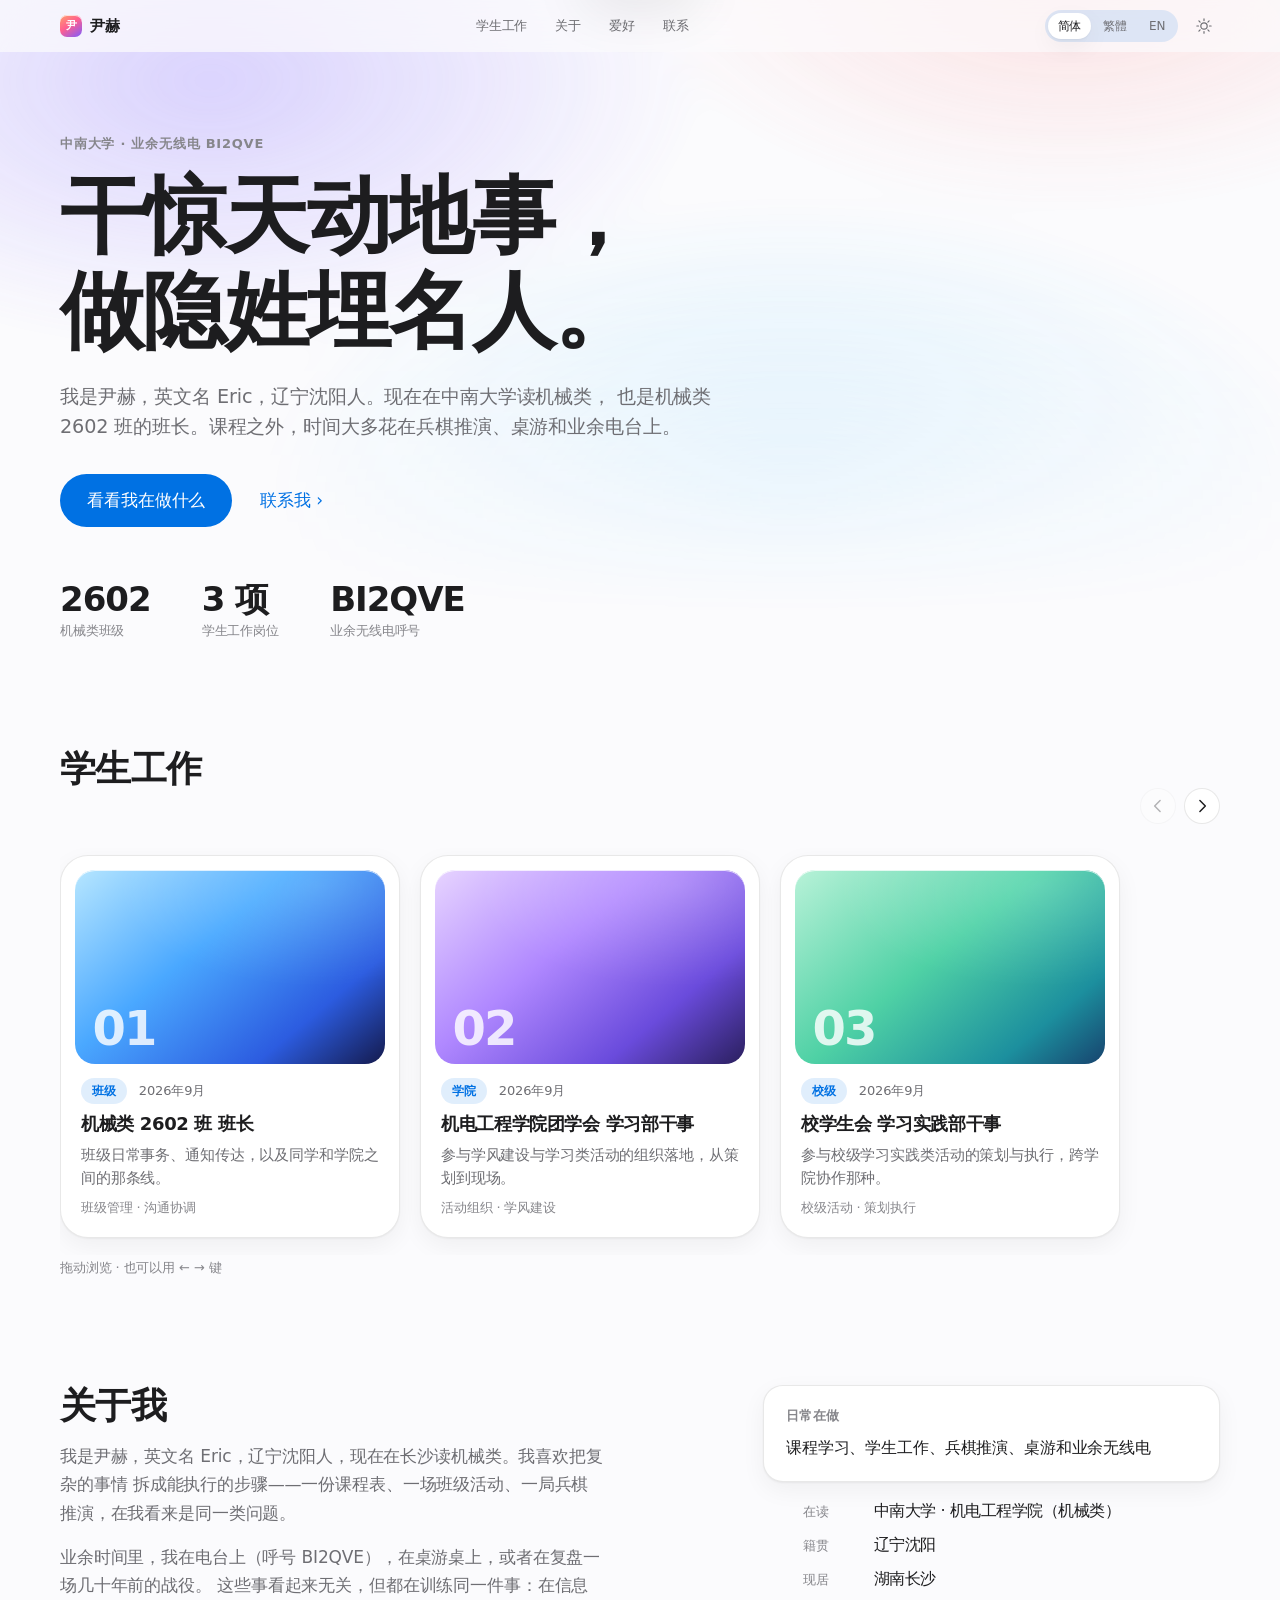
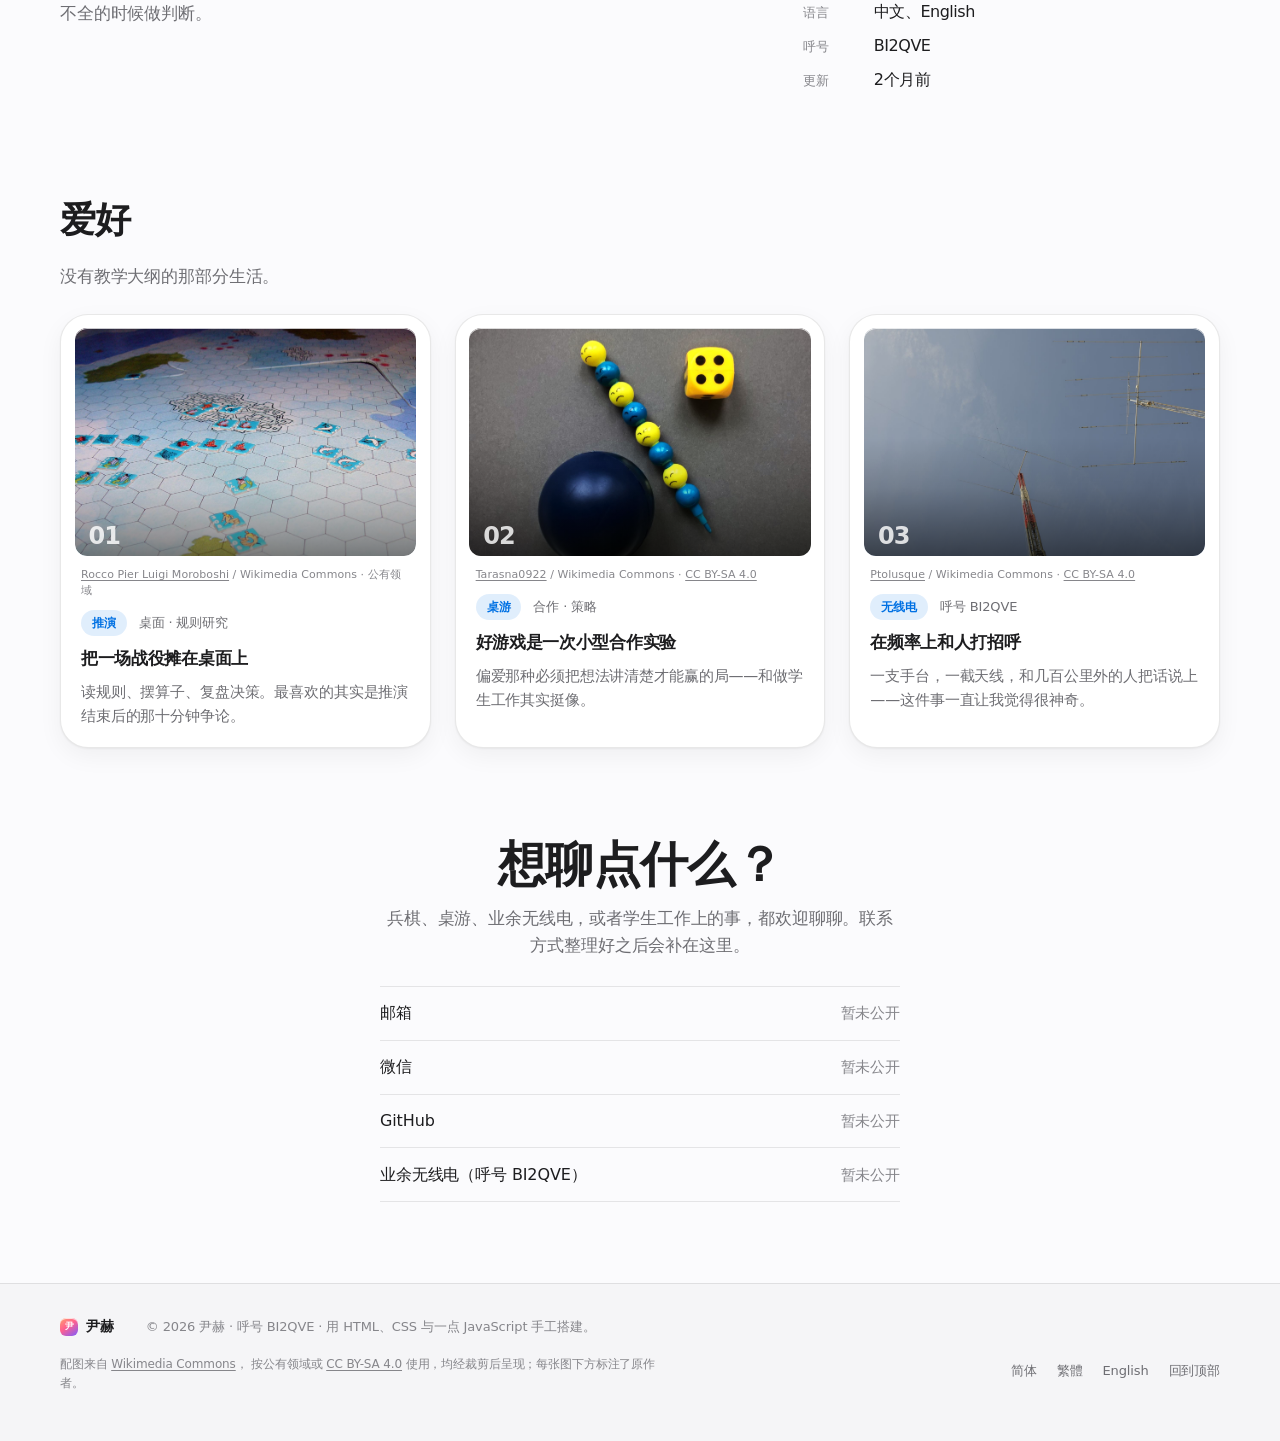
==== index.html @ 5bc8073a "建立个人主页：三语静态站点与 Pages 部署流程 简体 / 繁體（香港）/ English 三个页面，共用一份样式与脚本。  日期、区间、数字、复数、列表全部走 Intl，跟着页面语言自动切换；中文" ====
<!doctype html>
<html lang="zh-CN" dir="ltr">
<head>
<meta charset="utf-8">
<meta name="viewport" content="width=device-width, initial-scale=1, viewport-fit=cover">
<title>尹赫 Eric — 中南大学 · 业余无线电 BI2QVE</title>
<meta name="description" content="尹赫（Eric），辽宁沈阳人，中南大学机电工程学院机械类专业在读，机械类 2602 班班长，业余无线电呼号 BI2QVE。喜欢兵棋推演与桌游。">

<link rel="canonical" href="https://federation132.github.io/">
<link rel="alternate" hreflang="zh-CN" href="https://federation132.github.io/">
<link rel="alternate" hreflang="zh-HK" href="https://federation132.github.io/zh-HK/">
<link rel="alternate" hreflang="en" href="https://federation132.github.io/en/">
<link rel="alternate" hreflang="x-default" href="https://federation132.github.io/">

<meta property="og:type" content="profile">
<meta property="og:locale" content="zh_CN">
<meta property="og:locale:alternate" content="en_US">
<meta property="og:title" content="尹赫 Eric — 中南大学 · BI2QVE">
<meta property="og:description" content="辽宁沈阳人，机械类专业在读，班长，业余无线电 BI2QVE。喜欢兵棋推演与桌游。">
<meta property="og:url" content="https://federation132.github.io/">

<meta name="theme-color" content="#fbfbfd" media="(prefers-color-scheme: light)">
<meta name="theme-color" content="#000000" media="(prefers-color-scheme: dark)">

<link rel="stylesheet" href="assets/styles.css">
<noscript><style>[data-reveal]{opacity:1;transform:none}</style></noscript>

<script type="application/ld+json">
{"@context":"https://schema.org","@type":"Person","name":"尹赫","alternateName":"Eric","identifier":"BI2QVE",
"jobTitle":"本科生","url":"https://federation132.github.io/",
"affiliation":{"@type":"CollegeOrUniversity","name":"中南大学"},
"birthPlace":{"@type":"Place","address":{"@type":"PostalAddress","addressLocality":"沈阳","addressRegion":"辽宁"}},
"address":{"@type":"PostalAddress","addressLocality":"长沙","addressRegion":"湖南"},
"knowsLanguage":["zh-CN","en"]}
</script>

<script>
  // Theme is resolved before first paint, so there is never a flash of the wrong surface.
  (function () {
    try {
      var saved = localStorage.getItem('site-theme');
      if (saved === 'light' || saved === 'dark') document.documentElement.dataset.theme = saved;
    } catch (e) {}
  })();
</script>
</head>
<body>

<a class="skip-link" href="#main">跳到主要内容</a>

<div class="progress" aria-hidden="true"><i class="progress__bar" id="progressBar"></i></div>

<header class="nav" id="nav">
  <div class="nav__inner">
    <a class="nav__brand" href="/" hreflang="zh-CN">
      <span class="nav__mark" aria-hidden="true">尹</span>
      <span class="nav__name">尹赫</span>
    </a>

    <nav class="nav__links" aria-label="主导航">
      <a href="#roles">学生工作</a>
      <a href="#about">关于</a>
      <a href="#interests">爱好</a>
      <a href="#contact">联系</a>
    </nav>

    <div class="nav__actions">
      <div class="lang-switch" role="group" aria-label="语言">
        <a class="lang-switch__opt is-active" href="/" hreflang="zh-CN" lang="zh-CN" aria-current="true">简体</a>
        <a class="lang-switch__opt" href="/zh-HK/" hreflang="zh-HK" lang="zh-HK">繁體</a>
        <a class="lang-switch__opt" href="/en/" hreflang="en" lang="en">EN</a>
      </div>

      <button class="icon-btn" id="themeToggle" type="button"
              aria-label="切换到深色模式"
              data-label-to-light="切换到浅色模式"
              data-label-to-dark="切换到深色模式">
        <svg class="icon icon--sun" viewBox="0 0 24 24" aria-hidden="true">
          <circle cx="12" cy="12" r="4.25"/>
          <path d="M12 2.5v2.2M12 19.3v2.2M2.5 12h2.2M19.3 12h2.2M5.2 5.2l1.6 1.6M17.2 17.2l1.6 1.6M18.8 5.2l-1.6 1.6M6.8 17.2l-1.6 1.6"/>
        </svg>
        <svg class="icon icon--moon" viewBox="0 0 24 24" aria-hidden="true">
          <path d="M20 14.4A8.4 8.4 0 1 1 9.6 4a6.6 6.6 0 0 0 10.4 10.4Z"/>
        </svg>
      </button>
    </div>
  </div>
</header>

<main id="main">

  <!-- ── Hero ───────────────────────────────────────────────── -->
  <section class="hero">
    <div class="hero__glow" aria-hidden="true"></div>
    <div class="container hero__inner" id="heroInner">
      <p class="eyebrow">中南大学 · 业余无线电 BI2QVE</p>
      <h1 class="display">干惊天动地事，<br>做隐姓埋名人。</h1>
      <p class="hero__sub">
        我是尹赫，英文名 <span lang="en">Eric</span>，辽宁沈阳人。现在在中南大学读机械类，
        也是机械类 2602 班的班长。课程之外，时间大多花在兵棋推演、桌游和业余电台上。
      </p>
      <div class="hero__actions">
        <a class="btn btn--lg" href="#roles">看看我在做什么</a>
        <a class="link link--lg" href="#contact">联系我 <span class="chev" aria-hidden="true">›</span></a>
      </div>

      <!-- 2602 和 BI2QVE 是编号与呼号，不是数量，所以不做数字本地化 -->
      <dl class="facts">
        <div class="fact">
          <dt class="fact__label">机械类班级</dt>
          <dd class="fact__value">2602</dd>
        </div>
        <div class="fact">
          <dt class="fact__label">学生工作岗位</dt>
          <dd class="fact__value"><span data-l10n-number="3">3</span> 项</dd>
        </div>
        <div class="fact">
          <dt class="fact__label">业余无线电呼号</dt>
          <dd class="fact__value">BI2QVE</dd>
        </div>
      </dl>
    </div>
  </section>

  <!-- ── Student roles ──────────────────────────────────────── -->
  <section class="section" id="roles" aria-labelledby="rolesTitle">
    <div class="container section__head">
      <div>
        <h2 class="section__title" id="rolesTitle" data-reveal>学生工作</h2>
        <p class="section__sub" data-reveal>班级、学院、学校三个层面，各一份。</p>
      </div>
      <div class="rail" role="group" aria-label="学生工作轮播控件">
        <button class="rail__btn" type="button" data-rail="prev" aria-label="上一个">
          <svg viewBox="0 0 24 24" aria-hidden="true"><path d="M14.5 5.5 8 12l6.5 6.5"/></svg>
        </button>
        <button class="rail__btn" type="button" data-rail="next" aria-label="下一个">
          <svg viewBox="0 0 24 24" aria-hidden="true"><path d="M9.5 5.5 16 12l-6.5 6.5"/></svg>
        </button>
      </div>
    </div>

    <div class="carousel container" id="carousel"
         role="group" aria-roledescription="轮播" aria-label="学生工作，可拖动浏览">
      <div class="carousel__viewport">
        <ul class="carousel__track" tabindex="0">
          <li class="work">
            <a class="work__link" href="#">
              <span class="cover cover--ocean"><span class="cover__num" aria-hidden="true">01</span></span>
              <span class="work__body">
                <span class="meta">
                  <span class="pill">班级</span>
                  <time datetime="2026-09" data-l10n-date="2026-09" data-l10n-date-format="ym">2026 年 9 月</time>
                </span>
                <span class="work__title">机械类 2602 班 班长</span>
                <span class="work__excerpt">班级日常事务、通知传达，以及同学和学院之间的那条线。</span>
                <span class="work__tags">班级管理 · 沟通协调</span>
              </span>
            </a>
          </li>
          <li class="work">
            <a class="work__link" href="#">
              <span class="cover cover--lilac"><span class="cover__num" aria-hidden="true">02</span></span>
              <span class="work__body">
                <span class="meta">
                  <span class="pill">学院</span>
                  <time datetime="2026-09" data-l10n-date="2026-09" data-l10n-date-format="ym">2026 年 9 月</time>
                </span>
                <span class="work__title">机电工程学院团学会 学习部干事</span>
                <span class="work__excerpt">参与学风建设与学习类活动的组织落地，从策划到现场。</span>
                <span class="work__tags">活动组织 · 学风建设</span>
              </span>
            </a>
          </li>
          <li class="work">
            <a class="work__link" href="#">
              <span class="cover cover--mint"><span class="cover__num" aria-hidden="true">03</span></span>
              <span class="work__body">
                <span class="meta">
                  <span class="pill">校级</span>
                  <time datetime="2026-09" data-l10n-date="2026-09" data-l10n-date-format="ym">2026 年 9 月</time>
                </span>
                <span class="work__title">校学生会 学习实践部干事</span>
                <span class="work__excerpt">参与校级学习实践类活动的策划与执行，跨学院协作那种。</span>
                <span class="work__tags">校级活动 · 策划执行</span>
              </span>
            </a>
          </li>
        </ul>
      </div>
      <p class="carousel__hint">拖动浏览 · 也可以用 ← → 键</p>
    </div>
  </section>

  <!-- ── About ──────────────────────────────────────────────── -->
  <section class="section" id="about" aria-labelledby="aboutTitle">
    <div class="container about">
      <div class="about__col">
        <h2 class="section__title" id="aboutTitle" data-reveal>关于我</h2>
        <p class="about__text" data-reveal>
          我是尹赫，英文名 <span lang="en">Eric</span>，辽宁沈阳人，现在在长沙读机械类。我喜欢把复杂的事情
          拆成能执行的步骤——一份课程表、一场班级活动、一局兵棋推演，在我看来是同一类问题。
        </p>
        <p class="about__text" data-reveal>
          业余时间里，我在电台上（呼号 BI2QVE），在桌游桌上，或者在复盘一场几十年前的战役。
          这些事看起来无关，但都在训练同一件事：在信息不全的时候做判断。
        </p>
      </div>

      <div class="about__col about__col--aside">
        <div class="panel" data-reveal>
          <h3 class="panel__title">日常在做</h3>
          <p class="skills" data-l10n-list="课程学习|学生工作|兵棋推演|桌游|业余无线电">课程学习、学生工作、兵棋推演、桌游、业余无线电</p>
        </div>

        <ul class="facts facts--stack">
          <li class="fact">
            <span class="fact__label">在读</span>
            <span class="fact__value">中南大学 · 机电工程学院（机械类）</span>
          </li>
          <li class="fact">
            <span class="fact__label">籍贯</span>
            <span class="fact__value">辽宁沈阳</span>
          </li>
          <li class="fact">
            <span class="fact__label">现居</span>
            <span class="fact__value">湖南长沙</span>
          </li>
          <li class="fact">
            <span class="fact__label">语言</span>
            <span class="fact__value">中文、<span lang="en">English</span></span>
          </li>
          <li class="fact">
            <span class="fact__label">呼号</span>
            <span class="fact__value">BI2QVE</span>
          </li>
          <li class="fact">
            <span class="fact__label">更新</span>
            <span class="fact__value"><span data-l10n-relative="2026-09-24">今天</span></span>
          </li>
        </ul>
      </div>
    </div>
  </section>

  <!-- ── Interests ──────────────────────────────────────────── -->
  <section class="section" id="interests" aria-labelledby="interestsTitle">
    <div class="container">
      <h2 class="section__title" id="interestsTitle" data-reveal>爱好</h2>
      <p class="section__sub" data-reveal>没有教学大纲的那部分生活。</p>

      <ul class="grid grid--spaced">
        <li class="card" data-reveal>
          <div class="card__box">
            <span class="cover cover--sm cover--photo">
              <img class="cover__img" src="assets/img/interest-wargame.jpg" width="1600" height="1067"
                   loading="lazy" decoding="async" alt="桌面上的兵棋地图：六角格与算子">
              <span class="cover__num" aria-hidden="true">01</span>
            </span>
            <p class="card__credit">
              <a href="https://commons.wikimedia.org/wiki/File:Idro_wargame_mapboard_detail.JPG" rel="noopener">Rocco Pier Luigi Moroboshi</a>
              / Wikimedia Commons · 公有领域
            </p>
            <span class="meta"><span class="pill">推演</span><span>桌面 · 规则研究</span></span>
            <h3 class="card__title">把一场战役摊在桌面上</h3>
            <p class="card__excerpt">读规则、摆算子、复盘决策。最喜欢的其实是推演结束后的那十分钟争论。</p>
          </div>
        </li>
        <li class="card" data-reveal>
          <div class="card__box">
            <span class="cover cover--sm cover--photo">
              <img class="cover__img" src="assets/img/interest-boardgames.jpg" width="1600" height="1067"
                   loading="lazy" decoding="async" alt="桌面游戏特写：一颗骰子与几枚棋子">
              <span class="cover__num" aria-hidden="true">02</span>
            </span>
            <p class="card__credit">
              <a href="https://commons.wikimedia.org/wiki/File:A_board_game_die,_a_small_ball_and_a_pen.jpg" rel="noopener">Tarasna0922</a>
              / Wikimedia Commons · <a href="https://creativecommons.org/licenses/by-sa/4.0" rel="noopener">CC BY-SA 4.0</a>
            </p>
            <span class="meta"><span class="pill">桌游</span><span>合作 · 策略</span></span>
            <h3 class="card__title">好游戏是一次小型合作实验</h3>
            <p class="card__excerpt">偏爱那种必须把想法讲清楚才能赢的局——和做学生工作其实挺像。</p>
          </div>
        </li>
        <li class="card" data-reveal>
          <div class="card__box">
            <span class="cover cover--sm cover--photo">
              <img class="cover__img" src="assets/img/interest-radio.jpg" width="1600" height="1067"
                   loading="lazy" decoding="async" alt="仰拍视角：塔架上的八木天线对着天空">
              <span class="cover__num" aria-hidden="true">03</span>
            </span>
            <p class="card__credit">
              <a href="https://commons.wikimedia.org/wiki/File:Beam_antennas_amateur_radio_contest_station.JPG" rel="noopener">Ptolusque</a>
              / Wikimedia Commons · <a href="https://creativecommons.org/licenses/by-sa/4.0" rel="noopener">CC BY-SA 4.0</a>
            </p>
            <span class="meta"><span class="pill">无线电</span><span>呼号 BI2QVE</span></span>
            <h3 class="card__title">在频率上和人打招呼</h3>
            <p class="card__excerpt">一支手台，一截天线，和几百公里外的人把话说上——这件事一直让我觉得很神奇。</p>
          </div>
        </li>
      </ul>
    </div>
  </section>

  <!-- ── Contact ────────────────────────────────────────────── -->
  <section class="section section--tight" id="contact" aria-labelledby="contactTitle">
    <div class="container contact" data-reveal>
      <h2 class="contact__title" id="contactTitle">想聊点什么？</h2>
      <p class="contact__sub">兵棋、桌游、业余无线电，或者学生工作上的事，都欢迎聊聊。联系方式整理好之后会补在这里。</p>

      <ul class="channels">
        <li class="channel">
          <span class="channel__label">邮箱</span>
          <span class="channel__value">暂未公开</span>
        </li>
        <li class="channel">
          <span class="channel__label">微信</span>
          <span class="channel__value">暂未公开</span>
        </li>
        <li class="channel">
          <span class="channel__label">GitHub</span>
          <span class="channel__value">暂未公开</span>
        </li>
        <li class="channel">
          <span class="channel__label">业余无线电（呼号 BI2QVE）</span>
          <span class="channel__value">暂未公开</span>
        </li>
      </ul>
    </div>
  </section>

</main>

<footer class="footer">
  <div class="container footer__inner">
    <p class="footer__brand"><span class="nav__mark nav__mark--sm" aria-hidden="true">尹</span> 尹赫</p>
    <p class="footer__note">© 2026 尹赫 · 呼号 BI2QVE · 用 HTML、CSS 与一点 JavaScript 手工搭建。</p>
    <p class="footer__credits">
      配图来自 <a href="https://commons.wikimedia.org" rel="noopener">Wikimedia Commons</a>，
      按公有领域或 <a href="https://creativecommons.org/licenses/by-sa/4.0" rel="noopener">CC BY-SA 4.0</a> 使用，均经裁剪后呈现；每张图下方标注了原作者。
    </p>
    <nav class="footer__links" aria-label="页脚导航">
      <a href="/" hreflang="zh-CN" lang="zh-CN">简体</a>
      <a href="/zh-HK/" hreflang="zh-HK" lang="zh-HK">繁體</a>
      <a href="/en/" hreflang="en" lang="en">English</a>
      <a href="#main">回到顶部</a>
    </nav>
  </div>
</footer>

<!-- Offered, never forced: shown only when the browser prefers the other language. -->
<aside class="lang-hint" id="langHint" hidden>
  <p class="lang-hint__msg" lang="zh-HK" data-lang-variant="zh-HK">此頁亦有繁體中文版本。</p>
  <p class="lang-hint__msg" lang="en" data-lang-variant="en">This page is also available in English.</p>
  <a class="lang-hint__go" href="/zh-HK/" hreflang="zh-HK" lang="zh-HK" data-lang-variant="zh-HK" data-lang-remember="zh-HK">閱讀繁體中文版</a>
  <a class="lang-hint__go" href="/en/" hreflang="en" lang="en" data-lang-variant="en" data-lang-remember="en">Read in English</a>
  <button class="lang-hint__close" type="button" lang="zh-HK" data-lang-variant="zh-HK" aria-label="不再提示">
    <svg viewBox="0 0 24 24" aria-hidden="true"><path d="M7 7l10 10M17 7L7 17"/></svg>
  </button>
  <button class="lang-hint__close" type="button" lang="en" data-lang-variant="en" aria-label="Dismiss">
    <svg viewBox="0 0 24 24" aria-hidden="true"><path d="M7 7l10 10M17 7L7 17"/></svg>
  </button>
</aside>

<script src="assets/app.js" defer></script>
</body>
</html>
---- assets/styles.css ----
/* =========================================================
   Personal site — built on Apple's design and fluid-interface
   principles, with internationalisation treated as structure
   rather than an afterthought.

   i18n / l10n notes, kept in the CSS itself:
   - every spacing, inset and alignment uses logical properties,
     so a right-to-left locale flips without a second stylesheet;
   - tracking and leading are tuned per script, because one
     letter-spacing value cannot be right for Latin and for CJK;
   - type scales in rem/clamp, so a larger user font size or a
     longer translation reflows instead of clipping.
   ========================================================= */

/* ── Tokens ─────────────────────────────────────────────── */
:root {
  color-scheme: light;

  --bg: #fbfbfd;
  --bg-deep: #f5f5f7;
  --surface: #ffffff;
  --nav-bg: rgba(251, 251, 253, 0.72);

  --text: #1d1d1f;
  --text-secondary: #6e6e73;
  --text-tertiary: #86868b;
  --hairline: rgba(0, 0, 0, 0.09);
  --edge-light: rgba(255, 255, 255, 0.75);

  --accent: #0071e3;
  --accent-soft: rgba(0, 113, 227, 0.12);

  --shadow-1: 0 1px 2px rgba(0, 0, 0, 0.05), 0 8px 24px rgba(0, 0, 0, 0.05);
  --shadow-2: 0 2px 6px rgba(0, 0, 0, 0.07), 0 22px 56px rgba(0, 0, 0, 0.11);
  --shadow-3: 0 8px 20px rgba(0, 0, 0, 0.10), 0 30px 70px rgba(0, 0, 0, 0.16);

  --r-lg: 28px;
  --r-md: 20px;
  --r-sm: 12px;

  --font: -apple-system, BlinkMacSystemFont, "SF Pro Display", "SF Pro Text",
          "Segoe UI", Roboto, "Helvetica Neue", "Noto Sans", "Noto Sans SC",
          "PingFang SC", "Hiragino Sans GB", "Microsoft YaHei", system-ui, sans-serif;

  --nav-h: 52px;
  --ease-out: cubic-bezier(0.22, 0.61, 0.36, 1);
  --ease-in-out: cubic-bezier(0.4, 0, 0.2, 1);
}

[data-theme="dark"] {
  color-scheme: dark;
  --bg: #000000;
  --bg-deep: #0a0a0c;
  --surface: #1d1d1f;
  --nav-bg: rgba(22, 22, 24, 0.68);
  --text: #f5f5f7;
  --text-secondary: #a1a1a6;
  --text-tertiary: #8e8e93;
  --hairline: rgba(255, 255, 255, 0.13);
  --edge-light: rgba(255, 255, 255, 0.16);
  --accent: #0a84ff;
  --accent-soft: rgba(10, 132, 255, 0.18);
  --shadow-1: 0 1px 2px rgba(0, 0, 0, 0.6), 0 10px 30px rgba(0, 0, 0, 0.5);
  --shadow-2: 0 2px 8px rgba(0, 0, 0, 0.7), 0 26px 70px rgba(0, 0, 0, 0.6);
  --shadow-3: 0 10px 26px rgba(0, 0, 0, 0.7), 0 34px 80px rgba(0, 0, 0, 0.7);
}

@media (prefers-color-scheme: dark) {
  :root:not([data-theme="light"]) {
    color-scheme: dark;
    --bg: #000000;
    --bg-deep: #0a0a0c;
    --surface: #1d1d1f;
    --nav-bg: rgba(22, 22, 24, 0.68);
    --text: #f5f5f7;
    --text-secondary: #a1a1a6;
    --text-tertiary: #8e8e93;
    --hairline: rgba(255, 255, 255, 0.13);
    --edge-light: rgba(255, 255, 255, 0.16);
    --accent: #0a84ff;
    --accent-soft: rgba(10, 132, 255, 0.18);
    --shadow-1: 0 1px 2px rgba(0, 0, 0, 0.6), 0 10px 30px rgba(0, 0, 0, 0.5);
    --shadow-2: 0 2px 8px rgba(0, 0, 0, 0.7), 0 26px 70px rgba(0, 0, 0, 0.6);
    --shadow-3: 0 10px 26px rgba(0, 0, 0, 0.7), 0 34px 80px rgba(0, 0, 0, 0.7);
  }
}

/* ── Base ───────────────────────────────────────────────── */
*, *::before, *::after { box-sizing: border-box; }

html {
  -webkit-text-size-adjust: 100%;
  scroll-behavior: smooth;
  scroll-padding-top: calc(var(--nav-h) + 20px);
}

body {
  margin: 0;
  background: var(--bg);
  color: var(--text);
  font: 400 1rem/1.5 var(--font);
  font-optical-sizing: auto;
  letter-spacing: -0.008em;
  -webkit-font-smoothing: antialiased;
  overflow-x: hidden;
}

img, svg { display: block; max-width: 100%; }
a { color: inherit; text-decoration: none; }
::selection { background: var(--accent-soft); }

:focus-visible {
  outline: 2px solid var(--accent);
  outline-offset: 3px;
  border-radius: 6px;
}

.sr-only {
  position: absolute; width: 1px; height: 1px; padding: 0; margin: -1px;
  overflow: hidden; clip: rect(0 0 0 0); white-space: nowrap; border: 0;
}

.skip-link {
  position: fixed; inset-block-start: 8px; inset-inline-start: 50%;
  transform: translate(-50%, -160%);
  z-index: 100; padding: 10px 18px; border-radius: 999px;
  background: var(--surface); box-shadow: var(--shadow-2);
  font-size: 0.875rem; font-weight: 500;
  transition: transform 180ms var(--ease-out);
}
.skip-link:focus { transform: translate(-50%, 0); }

.container { width: min(1160px, 100% - 2.5rem); margin-inline: auto; }

/* ── Script-aware typography ────────────────────────────── */
/* Latin display type tightens as it grows. CJK does not want the
   same negative tracking, and prefers a touch more leading. */
.display {
  margin: 0;
  font-size: clamp(2.5rem, 6.6vw, 5.5rem);
  line-height: 1.05;
  letter-spacing: -0.038em;
  font-weight: 600;
  text-wrap: balance;
}

:lang(zh) .display { letter-spacing: -0.02em; line-height: 1.12; }
:lang(zh) .section__title,
:lang(zh) .contact__title { letter-spacing: -0.015em; }

/* CJK line breaking: no punctuation stranded at the start of a line. */
:lang(zh), :lang(ja), :lang(ko) { line-break: strict; }

.section__title {
  margin: 0;
  font-size: clamp(1.5rem, 3.2vw, 2.25rem);
  line-height: 1.15;
  letter-spacing: -0.028em;
  font-weight: 600;
}
.section__sub {
  margin: 0.6rem 0 0;
  font-size: 1.0625rem;
  line-height: 1.5;
  color: var(--text-secondary);
}

.eyebrow {
  margin: 0 0 1rem;
  font-size: 0.8125rem;
  line-height: 1.4;
  letter-spacing: 0.06em;
  text-transform: uppercase;
  font-weight: 600;
  color: var(--text-tertiary);
}

.meta {
  display: flex; flex-wrap: wrap; align-items: center; gap: 0.6rem 0.75rem;
  margin: 0;
  font-size: 0.8125rem;
  color: var(--text-secondary);
}

.pill {
  padding: 4px 11px;
  border-radius: 999px;
  background: var(--accent-soft);
  color: var(--accent);
  font-weight: 600;
  font-size: 0.75rem;
}

.link {
  display: inline-flex; align-items: center; gap: 0.3em;
  font-size: 1rem; font-weight: 500;
  color: var(--accent);
  transition: opacity 160ms var(--ease-out);
}
.link--lg { font-size: 1.0625rem; }
.link:hover { opacity: 0.75; }

.chev {
  display: inline-block;
  transition: transform 220ms var(--ease-out);
}
.link:hover .chev { transform: translateX(3px); }

/* A right-to-left locale mirrors directional glyphs, not the layout. */
[dir="rtl"] .chev { transform: scaleX(-1); }
[dir="rtl"] .link:hover .chev { transform: scaleX(-1) translateX(3px); }
[dir="rtl"] .rail__btn svg { transform: scaleX(-1); }

/* ── Reading progress ───────────────────────────────────── */
.progress {
  position: fixed; inset-block-start: 0; inset-inline: 0;
  z-index: 60; height: 2px; pointer-events: none;
}
.progress__bar {
  display: block; height: 100%; width: 100%;
  background: linear-gradient(90deg, var(--accent), #7d5cff);
  transform: scaleX(0);
  transform-origin: left center;
}
[dir="rtl"] .progress__bar { transform-origin: right center; }

/* ── Navigation: a translucent material, content scrolls under ── */
.nav {
  position: fixed; inset-block-start: 0; inset-inline: 0; z-index: 50;
  height: var(--nav-h);
  background: var(--nav-bg);
  -webkit-backdrop-filter: saturate(180%) blur(20px);
  backdrop-filter: saturate(180%) blur(20px);
}
/* Scroll edge effect: a soft fade instead of a hard 1px divider. */
.nav::after {
  content: "";
  position: absolute; inset-block-start: 100%; inset-inline: 0; height: 18px;
  background: linear-gradient(to bottom, var(--hairline), transparent);
  opacity: 0; pointer-events: none;
  transition: opacity 260ms var(--ease-out);
}
.nav.is-scrolled::after { opacity: 1; }

.nav__inner {
  height: 100%;
  width: min(1160px, 100% - 2.5rem);
  margin-inline: auto;
  display: flex; align-items: center; gap: 1.25rem;
}

.nav__brand {
  display: inline-flex; align-items: center; gap: 0.5rem;
  font-size: 0.9375rem; font-weight: 600;
  white-space: nowrap;
}
.nav__mark {
  display: grid; place-items: center;
  inline-size: 22px; block-size: 22px;
  border-radius: 7px;
  background: linear-gradient(145deg, #ff9f6b, #ff5f8f 45%, #7d5cff);
  color: #fff;
  font-size: 0.6875rem; font-weight: 600;
  letter-spacing: 0;
  box-shadow: inset 0 1px 0 var(--edge-light);
}
.nav__mark--sm { inline-size: 18px; block-size: 18px; font-size: 0.5625rem; border-radius: 6px; }

.nav__links {
  display: flex; align-items: center; gap: 1.5rem;
  margin-inline: auto;
  font-size: 0.8125rem;
  color: var(--text-secondary);
  white-space: nowrap;
}
.nav__links a { padding: 6px 2px; transition: color 160ms var(--ease-out); }
.nav__links a:hover { color: var(--text); }

.nav__actions { display: flex; align-items: center; gap: 0.6rem; }

/* Segmented control — the iOS pattern, on the web. */
.lang-switch {
  display: inline-flex; align-items: center; gap: 2px;
  padding: 3px;
  border-radius: 999px;
  background: var(--accent-soft);
}
.lang-switch__opt {
  padding: 4px 10px;
  border-radius: 999px;
  font-size: 0.75rem; font-weight: 500;
  color: var(--text-secondary);
  transition: background 200ms var(--ease-out), color 200ms var(--ease-out),
              transform 140ms var(--ease-out);
}
.lang-switch__opt:active { transform: scale(0.95); }
.lang-switch__opt:hover { color: var(--text); }
.lang-switch__opt.is-active {
  background: var(--surface);
  color: var(--text);
  box-shadow: var(--shadow-1);
}

.icon-btn {
  display: grid; place-items: center;
  inline-size: 32px; block-size: 32px; padding: 0;
  border: 0; border-radius: 50%;
  background: transparent; color: var(--text-secondary);
  cursor: pointer;
  transition: background 160ms var(--ease-out), color 160ms var(--ease-out),
              transform 120ms var(--ease-out);
}
.icon-btn:hover { background: var(--accent-soft); color: var(--text); }
.icon-btn:active { transform: scale(0.92); }

.icon { inline-size: 18px; block-size: 18px; fill: none; stroke: currentColor; stroke-width: 1.6; stroke-linecap: round; }
.icon--moon { display: none; }
[data-theme="dark"] .icon--sun { display: none; }
[data-theme="dark"] .icon--moon { display: block; }
@media (prefers-color-scheme: dark) {
  :root:not([data-theme="light"]) .icon--sun { display: none; }
  :root:not([data-theme="light"]) .icon--moon { display: block; }
}

/* ── Buttons ────────────────────────────────────────────── */
.btn {
  display: inline-flex; align-items: center; justify-content: center;
  padding: 0.7rem 1.4rem;
  border: 0; border-radius: 999px;
  background: var(--accent); color: #fff;
  font: inherit; font-size: 0.9375rem; font-weight: 500;
  cursor: pointer;
  transition: transform 140ms var(--ease-out), filter 180ms var(--ease-out);
}
.btn--lg { padding: 0.85rem 1.7rem; font-size: 1.0625rem; }
.btn:hover { filter: brightness(1.08); }
.btn:active { transform: scale(0.96); }

/* ── Hero ───────────────────────────────────────────────── */
.hero {
  position: relative;
  padding-block: clamp(6.5rem, 15vh, 10rem) clamp(2.5rem, 6vh, 4rem);
  overflow: hidden;
}

.hero__glow {
  position: absolute;
  inset-block-start: -30%; inset-inline: -10%; block-size: 130%;
  background:
    radial-gradient(46% 42% at 22% 32%, rgba(120, 92, 255, 0.30), transparent 70%),
    radial-gradient(42% 40% at 78% 18%, rgba(255, 122, 122, 0.26), transparent 70%),
    radial-gradient(50% 46% at 60% 78%, rgba(47, 184, 255, 0.22), transparent 72%);
  filter: blur(18px);
  opacity: 0.85;
  pointer-events: none;
  /* Dissolves into the page instead of ending on a visible edge. */
  -webkit-mask-image: linear-gradient(to bottom, #000 0%, #000 55%, transparent 92%);
  mask-image: linear-gradient(to bottom, #000 0%, #000 55%, transparent 92%);
}

.hero__inner { position: relative; }
.hero__inner > * { will-change: transform, opacity; }

.hero__sub {
  margin: 1.5rem 0 0;
  max-width: 34em;      /* em, not ch: a measure that survives translation */
  font-size: clamp(1.0625rem, 1.5vw, 1.3125rem);
  line-height: 1.55;
  color: var(--text-secondary);
}

.hero__actions {
  margin-block-start: 2rem;
  display: flex; flex-wrap: wrap; align-items: center; gap: 1rem 1.75rem;
}

/* ── Facts ──────────────────────────────────────────────── */
.facts {
  display: flex; flex-wrap: wrap; gap: clamp(1.5rem, 4vw, 3.5rem);
  margin: clamp(2.5rem, 6vh, 3.5rem) 0 0;
}
.facts--stack { flex-direction: column; gap: 0.9rem; margin: 0; }

.fact { display: flex; flex-direction: column-reverse; gap: 0.15rem; }
.facts--stack .fact { flex-direction: row; gap: 0.75rem; align-items: baseline; }

.fact__value {
  margin: 0;
  font-size: clamp(1.5rem, 3vw, 2.125rem);
  line-height: 1.1;
  letter-spacing: -0.03em;
  font-weight: 600;
  font-variant-numeric: tabular-nums;
}
.facts--stack .fact__value { font-size: 1rem; font-weight: 500; }

.fact__label {
  font-size: 0.8125rem;
  color: var(--text-tertiary);
}
.facts--stack .fact__label { inline-size: 4.5em; flex: 0 0 auto; }

/* ── Sections ───────────────────────────────────────────── */
.section { padding-block: clamp(2.5rem, 6vh, 4.5rem); }
.section--tight { padding-block: clamp(1.5rem, 4vh, 2.5rem); }
.section__head {
  display: flex; align-items: flex-end; justify-content: space-between;
  gap: 1.5rem; margin-block-end: 1.5rem;
}
.section > .container > .section__title { margin-block-end: 1.5rem; }

/* ── Covers: gradient art, nothing to download ──────────── */
.cover {
  position: relative;
  display: block;
  border-radius: var(--r-md);
  overflow: hidden;
  aspect-ratio: 16 / 10;
  isolation: isolate;
}
.cover::before {
  content: "";
  position: absolute; inset: 0;
  background: radial-gradient(110% 90% at 78% 8%, rgba(255, 255, 255, 0.42), transparent 58%);
  mix-blend-mode: soft-light;
}
.cover::after {
  content: "";
  position: absolute; inset: 0;
  box-shadow: inset 0 1px 0 var(--edge-light);
  border-radius: inherit;
}
.cover__num {
  position: absolute; inset-inline-start: 18px; inset-block-end: 12px;
  z-index: 1;   /* above the photo and its scrim */
  font-size: clamp(1.75rem, 4vw, 3rem);
  line-height: 1;
  font-weight: 600;
  letter-spacing: -0.04em;
  color: rgba(255, 255, 255, 0.82);
  font-variant-numeric: tabular-nums;
}
/* 3:2 — the native shape of the photographs used in the cards */
.cover--sm { aspect-ratio: 3 / 2; border-radius: var(--r-sm); }
.cover--sm .cover__num { font-size: 1.5rem; inset-inline-start: 14px; inset-block-end: 8px; }

/* Photo covers: the picture carries the card, the numeral stays legible. */
.cover--photo { background: var(--bg-deep); }
.cover--photo::before { display: none; }   /* no gradient wash over a photograph */
.cover--photo::after {
  background: linear-gradient(to top,
    rgba(0, 0, 0, 0.52) 0%,
    rgba(0, 0, 0, 0.14) 30%,
    rgba(0, 0, 0, 0) 52%);
  box-shadow: inset 0 1px 0 var(--edge-light);
}
.cover__img {
  display: block;
  inline-size: 100%; block-size: 100%;
  object-fit: cover;
  object-position: center;
}

.cover--ember { background: linear-gradient(140deg, #ffc98a 0%, #ff7a6b 42%, #c23c8e 78%, #5b2a86 100%); }
.cover--mint  { background: linear-gradient(140deg, #b8f2d8 0%, #4fd1a5 45%, #1c8f9e 80%, #17436e 100%); }
.cover--dusk  { background: linear-gradient(140deg, #ffd6b0 0%, #ff8f9c 38%, #8a5cf6 74%, #2b1e58 100%); }
.cover--ocean { background: linear-gradient(140deg, #b6e6ff 0%, #4aa8ff 40%, #2c5ce0 76%, #141a4d 100%); }
.cover--lilac { background: linear-gradient(140deg, #e7d4ff 0%, #b088ff 40%, #6a4bdc 74%, #2a1f5e 100%); }
.cover--sand  { background: linear-gradient(140deg, #ffeec2 0%, #f2c072 40%, #d1794a 74%, #6b341f 100%); }

/* ── Carousel: 1:1 drag, velocity handoff, momentum snap ── */
.rail { display: flex; gap: 0.5rem; flex: 0 0 auto; }
.rail__btn {
  display: grid; place-items: center;
  inline-size: 36px; block-size: 36px; padding: 0;
  border: 1px solid var(--hairline);
  border-radius: 50%;
  background: var(--surface);
  color: var(--text);
  cursor: pointer;
  transition: transform 140ms var(--ease-out), background 180ms var(--ease-out),
              color 180ms var(--ease-out), opacity 200ms var(--ease-out);
}
.rail__btn svg { inline-size: 20px; block-size: 20px; fill: none; stroke: currentColor; stroke-width: 1.8; stroke-linecap: round; stroke-linejoin: round; }
.rail__btn:hover { background: var(--accent-soft); color: var(--accent); }
.rail__btn:active { transform: scale(0.92); }
.rail__btn[aria-disabled="true"] { opacity: 0.32; cursor: default; }

.carousel { position: relative; }
.carousel__viewport {
  overflow: hidden;
  /* vertical page scroll stays native; horizontal belongs to the gesture */
  touch-action: pan-y;
  cursor: grab;
  padding-block: 0.4rem 1.1rem;
}
.carousel__viewport.is-dragging { cursor: grabbing; }

.carousel__track {
  display: flex; gap: 1.25rem;
  margin: 0; padding: 0; list-style: none;
  will-change: transform;
}
.carousel__track:focus-visible { outline: none; }

.work { flex: 0 0 min(78vw, 340px); }
.work__link {
  display: flex; flex-direction: column; gap: 0.9rem;
  block-size: 100%;
  padding: 0.85rem 0.85rem 1.2rem;
  border-radius: var(--r-lg);
  background: var(--surface);
  border: 1px solid var(--hairline);
  box-shadow: var(--shadow-1);
  transition: transform 360ms var(--ease-out), box-shadow 360ms var(--ease-out),
              border-color 360ms var(--ease-out);
}
.work__link:hover {
  transform: translateY(-4px);
  box-shadow: var(--shadow-2);
  border-color: transparent;
}
.work__body { display: flex; flex-direction: column; gap: 0.5rem; padding-inline: 0.4rem; }
.work__title { font-size: 1.125rem; line-height: 1.3; letter-spacing: -0.02em; font-weight: 600; }
.work__excerpt { font-size: 0.9375rem; line-height: 1.55; color: var(--text-secondary); }
.work__tags { font-size: 0.8125rem; color: var(--text-tertiary); }

.carousel__hint {
  margin: 0.15rem 0 0;
  font-size: 0.8125rem;
  color: var(--text-tertiary);
}

/* ── About ──────────────────────────────────────────────── */
.about {
  display: grid;
  grid-template-columns: minmax(0, 1.4fr) minmax(0, 1fr);
  gap: clamp(1.5rem, 5vw, 4rem);
  align-items: start;
}
.about__text {
  margin: 1rem 0 0;
  max-width: 32em;
  font-size: 1.0625rem;
  line-height: 1.65;
  color: var(--text-secondary);
}
.about__col--aside { display: flex; flex-direction: column; gap: 1.25rem; }

.panel {
  padding: 1.25rem 1.35rem;
  border-radius: var(--r-md);
  background: var(--surface);
  border: 1px solid var(--hairline);
  box-shadow: var(--shadow-1);
}
.panel__title {
  margin: 0 0 0.6rem;
  font-size: 0.8125rem; font-weight: 600;
  letter-spacing: 0.04em; text-transform: uppercase;
  color: var(--text-tertiary);
}
.skills { margin: 0; font-size: 1rem; line-height: 1.6; }

/* ── Timeline ───────────────────────────────────────────── */
.timeline {
  margin: 0; padding: 0; list-style: none;
  border-block-start: 1px solid var(--hairline);
}
.timeline__item {
  display: grid;
  grid-template-columns: 12rem minmax(0, 1fr);
  gap: 1.5rem clamp(1rem, 3vw, 2.5rem);
  padding-block: clamp(1.25rem, 2.5vw, 1.75rem);
  border-block-end: 1px solid var(--hairline);
}
.timeline__period {
  margin: 0;
  font-size: 0.875rem;
  color: var(--text-tertiary);
  font-variant-numeric: tabular-nums;
}
.timeline__role { margin: 0; font-size: 1.125rem; letter-spacing: -0.018em; font-weight: 600; }
.timeline__org { margin: 0.3rem 0 0; font-size: 0.875rem; color: var(--text-secondary); }
.timeline__desc {
  margin: 0.6rem 0 0;
  max-width: 34em;
  font-size: 1rem; line-height: 1.6;
  color: var(--text-secondary);
}

/* ── Cards (writing) ────────────────────────────────────── */
.grid {
  display: grid;
  /* auto-fit, not auto-fill: with a short list the cards stretch to the row
     instead of leaving an empty track on the right. */
  grid-template-columns: repeat(auto-fit, minmax(min(100%, 270px), 1fr));
  gap: clamp(1rem, 2vw, 1.5rem);
  margin: 0; padding: 0; list-style: none;
}
.grid--spaced { margin-block-start: 1.5rem; }
.card__link {
  display: flex; flex-direction: column; gap: 0.7rem;
  block-size: 100%;
  padding: 0.85rem 0.85rem 1.2rem;
  border-radius: var(--r-lg);
  background: var(--surface);
  border: 1px solid var(--hairline);
  box-shadow: var(--shadow-1);
  transition: transform 360ms var(--ease-out), box-shadow 360ms var(--ease-out),
              border-color 360ms var(--ease-out);
}
.card__link:hover {
  transform: translateY(-4px);
  box-shadow: var(--shadow-2);
  border-color: transparent;
}
.card__title {
  padding-inline: 0.4rem;
  font-size: 1.0625rem; line-height: 1.35; letter-spacing: -0.018em; font-weight: 600;
}
.card__excerpt { padding-inline: 0.4rem; font-size: 0.9375rem; line-height: 1.55; color: var(--text-secondary); }
.card .meta { padding-inline: 0.4rem; }

/* A card that isn't a link shouldn't pretend to be one — no hover lift,
   and its photo credit can carry real links of its own. */
.card__box {
  display: flex; flex-direction: column; gap: 0.7rem;
  block-size: 100%;
  padding: 0.85rem 0.85rem 1.2rem;
  border-radius: var(--r-lg);
  background: var(--surface);
  border: 1px solid var(--hairline);
  box-shadow: var(--shadow-1);
}
.card__box .card__title,
.card__box .card__excerpt { margin: 0; }

/* Credit sits directly under the photograph it belongs to. */
.card__credit {
  margin: 0;
  padding-inline: 0.4rem;
  font-size: 0.6875rem;
  line-height: 1.45;
  letter-spacing: 0.005em;
  color: var(--text-tertiary);
}
.card__credit a { text-decoration: underline; text-underline-offset: 2px; }
.card__credit a:hover { color: var(--text-secondary); }

/* ── Contact ────────────────────────────────────────────── */
.contact { text-align: center; }
.contact__title {
  margin: 0;
  font-size: clamp(1.75rem, 4.2vw, 3rem);
  line-height: 1.12;
  letter-spacing: -0.035em;
  font-weight: 600;
  text-wrap: balance;
}
.contact__sub {
  margin: 0.85rem auto 1.75rem;
  max-width: 30em;
  font-size: 1.0625rem; line-height: 1.55;
  color: var(--text-secondary);
}
.contact__links {
  display: flex; flex-wrap: wrap; justify-content: center; gap: 1rem 1.75rem;
  margin: 1.75rem 0 0; padding: 0; list-style: none;
}

/* Contact channels: listed and honest, not dressed up as links yet. */
.channels {
  width: min(520px, 100%);
  margin: 0 auto;
  padding: 0;
  list-style: none;
  text-align: start;
  border-block-start: 1px solid var(--hairline);
}
.channel {
  display: flex; align-items: baseline; justify-content: space-between;
  gap: 1.5rem;
  padding-block: 0.9rem;
  border-block-end: 1px solid var(--hairline);
}
.channel__label { font-size: 1rem; }
.channel__value {
  font-size: 0.9375rem;
  color: var(--text-tertiary);
  white-space: nowrap;
}

/* ── Footer ─────────────────────────────────────────────── */
.footer {
  margin-block-start: clamp(2rem, 5vh, 4rem);
  padding-block: 2rem 3rem;
  border-block-start: 1px solid var(--hairline);
  background: var(--bg-deep);
}
.footer__inner {
  display: flex; flex-wrap: wrap; align-items: center; gap: 0.75rem 2rem;
}
.footer__brand {
  display: inline-flex; align-items: center; gap: 0.5rem;
  margin: 0; font-size: 0.875rem; font-weight: 600;
}
.footer__note { margin: 0; font-size: 0.8125rem; color: var(--text-tertiary); }
.footer__credits {
  flex: 1 0 100%;
  margin: 0.35rem 0 0;
  max-width: 78ch;
  font-size: 0.75rem;
  line-height: 1.6;
  color: var(--text-tertiary);
}
.footer__credits a { text-decoration: underline; text-underline-offset: 2px; }
.footer__credits a:hover { color: var(--text-secondary); }
.footer__links {
  display: flex; flex-wrap: wrap; gap: 1.25rem;
  margin-inline-start: auto;
  font-size: 0.8125rem; color: var(--text-secondary);
}
.footer__links a:hover { color: var(--text); }

/* ── Language hint: a material that arrives, not a popup that interrupts ── */
.lang-hint[hidden] { display: none; }
/* While the hint is up, the page keeps room for it instead of hiding content. */
.has-lang-hint .footer { padding-block-end: calc(3rem + 4.5rem); }
.lang-hint {
  position: fixed; z-index: 70;
  inset-block-end: clamp(12px, 3vh, 28px); inset-inline-start: 50%;
  transform: translate(-50%, 12px) scale(0.96);
  display: flex; align-items: center; gap: 0.75rem;
  max-width: calc(100% - 2rem);
  padding: 0.6rem 0.7rem 0.6rem 1.1rem;
  border-radius: 999px;
  background: color-mix(in srgb, var(--surface) 78%, transparent);
  -webkit-backdrop-filter: saturate(180%) blur(24px);
  backdrop-filter: saturate(180%) blur(24px);
  border: 1px solid var(--hairline);
  box-shadow: var(--shadow-3);
  opacity: 0;
  transition: opacity 320ms var(--ease-out), transform 420ms var(--ease-out);
}
/* Materialize: position, scale and blur arrive together. */
.lang-hint.is-visible { opacity: 1; transform: translate(-50%, 0) scale(1); }
.lang-hint__msg { margin: 0; font-size: 0.875rem; color: var(--text-secondary); }
.lang-hint__go {
  padding: 6px 13px;
  border-radius: 999px;
  background: var(--accent-soft);
  color: var(--accent);
  font-size: 0.8125rem; font-weight: 600;
  white-space: nowrap;
  transition: transform 140ms var(--ease-out), background 180ms var(--ease-out);
}
.lang-hint__go:active { transform: scale(0.95); }
.lang-hint__close {
  display: grid; place-items: center;
  inline-size: 28px; block-size: 28px; padding: 0;
  border: 0; border-radius: 50%;
  background: transparent; color: var(--text-tertiary);
  cursor: pointer;
  transition: background 160ms var(--ease-out), color 160ms var(--ease-out),
              transform 120ms var(--ease-out);
}
.lang-hint__close svg { inline-size: 16px; block-size: 16px; fill: none; stroke: currentColor; stroke-width: 1.8; stroke-linecap: round; }
.lang-hint__close:hover { background: var(--accent-soft); color: var(--text); }
.lang-hint__close:active { transform: scale(0.9); }

/* Exactly one language of the hint is shown at a time. Nothing here names a
   specific locale, so a third language needs markup only. */
[data-lang-variant] { display: none; }
.lang-hint__msg.is-current-variant { display: block; }
.lang-hint__go.is-current-variant { display: inline-flex; }
.lang-hint__close.is-current-variant { display: grid; }

/* ── Reveal on scroll ───────────────────────────────────── */
[data-reveal] { opacity: 0; transform: translateY(16px); }
[data-reveal].is-visible {
  opacity: 1; transform: none;
  transition: opacity 620ms var(--ease-out), transform 720ms var(--ease-out);
}

/* ── Responsive ─────────────────────────────────────────── */
@media (max-width: 900px) {
  .about { grid-template-columns: 1fr; }
  .timeline__item { grid-template-columns: 1fr; gap: 0.6rem; }
  .nav__links { display: none; }
}

@media (max-width: 560px) {
  .container, .nav__inner { width: min(1160px, 100% - 1.75rem); }
  .section__head { flex-direction: column; align-items: flex-start; }
  .facts { gap: 1.5rem 2.25rem; }
  .hero__actions { gap: 0.9rem; }
  .btn--lg { width: 100%; }
  .footer__links { margin-inline-start: 0; }
  .lang-hint { flex-wrap: wrap; justify-content: center; border-radius: var(--r-md); padding: 0.85rem 0.9rem; }
  .lang-hint__msg { flex: 1 0 100%; text-align: center; }
}

/* ── Accessibility: gentler equivalents, never "nothing" ── */
@media (prefers-reduced-motion: reduce) {
  html { scroll-behavior: auto; }
  .hero__inner > * { transform: none !important; opacity: 1 !important; }
  [data-reveal] { opacity: 1; transform: none; transition: none; }
  .work__link, .card__link, .rail__btn, .btn, .lang-hint { transition-duration: 120ms; }
  .work__link:hover, .card__link:hover { transform: none; }
  .lang-hint { transform: translate(-50%, 0); }
  .chev { transition: none; }
  .link:hover .chev { transform: none; }
}

@media (prefers-reduced-transparency: reduce) {
  .nav { background: var(--surface); backdrop-filter: none; -webkit-backdrop-filter: none; }
  .lang-hint { background: var(--surface); backdrop-filter: none; -webkit-backdrop-filter: none; }
}

@media (prefers-contrast: more) {
  :root { --hairline: rgba(0, 0, 0, 0.35); --text-secondary: #48484a; --text-tertiary: #48484a; }
  [data-theme="dark"] { --hairline: rgba(255, 255, 255, 0.4); --text-secondary: #d1d1d6; --text-tertiary: #c7c7cc; }
  .nav {
    background: var(--surface);
    backdrop-filter: none; -webkit-backdrop-filter: none;
    border-block-end: 1px solid var(--hairline);
  }
  .work__link, .card__link, .panel { border-color: var(--hairline); }
}

/* ── Print: a CV-friendly fallback nobody has to build twice ── */
@media print {
  .nav, .progress, .lang-hint, .rail, .carousel__hint, .footer__links { display: none !important; }
  body { background: #fff; color: #000; }
  .cover { display: none; }
  [data-reveal] { opacity: 1 !important; transform: none !important; }
  .work__link, .card__link, .panel { box-shadow: none; border-color: #ddd; }
}
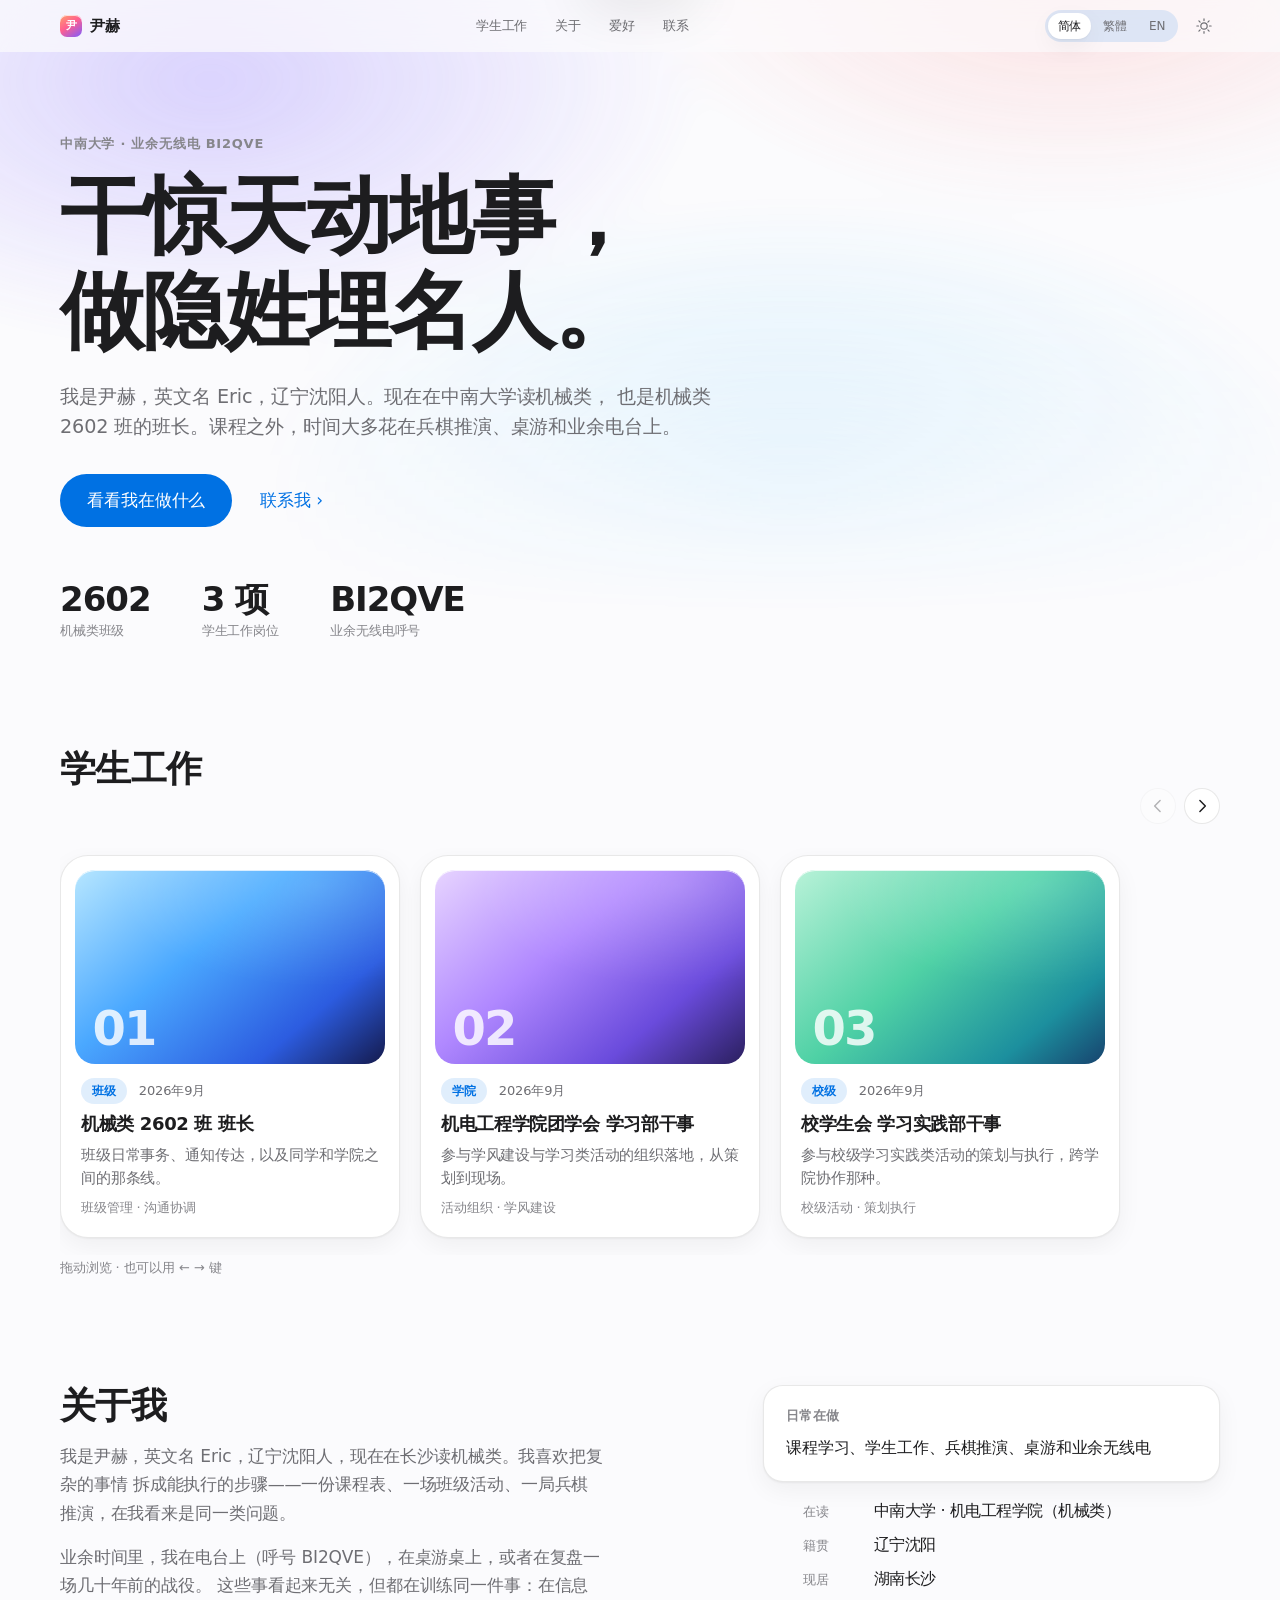
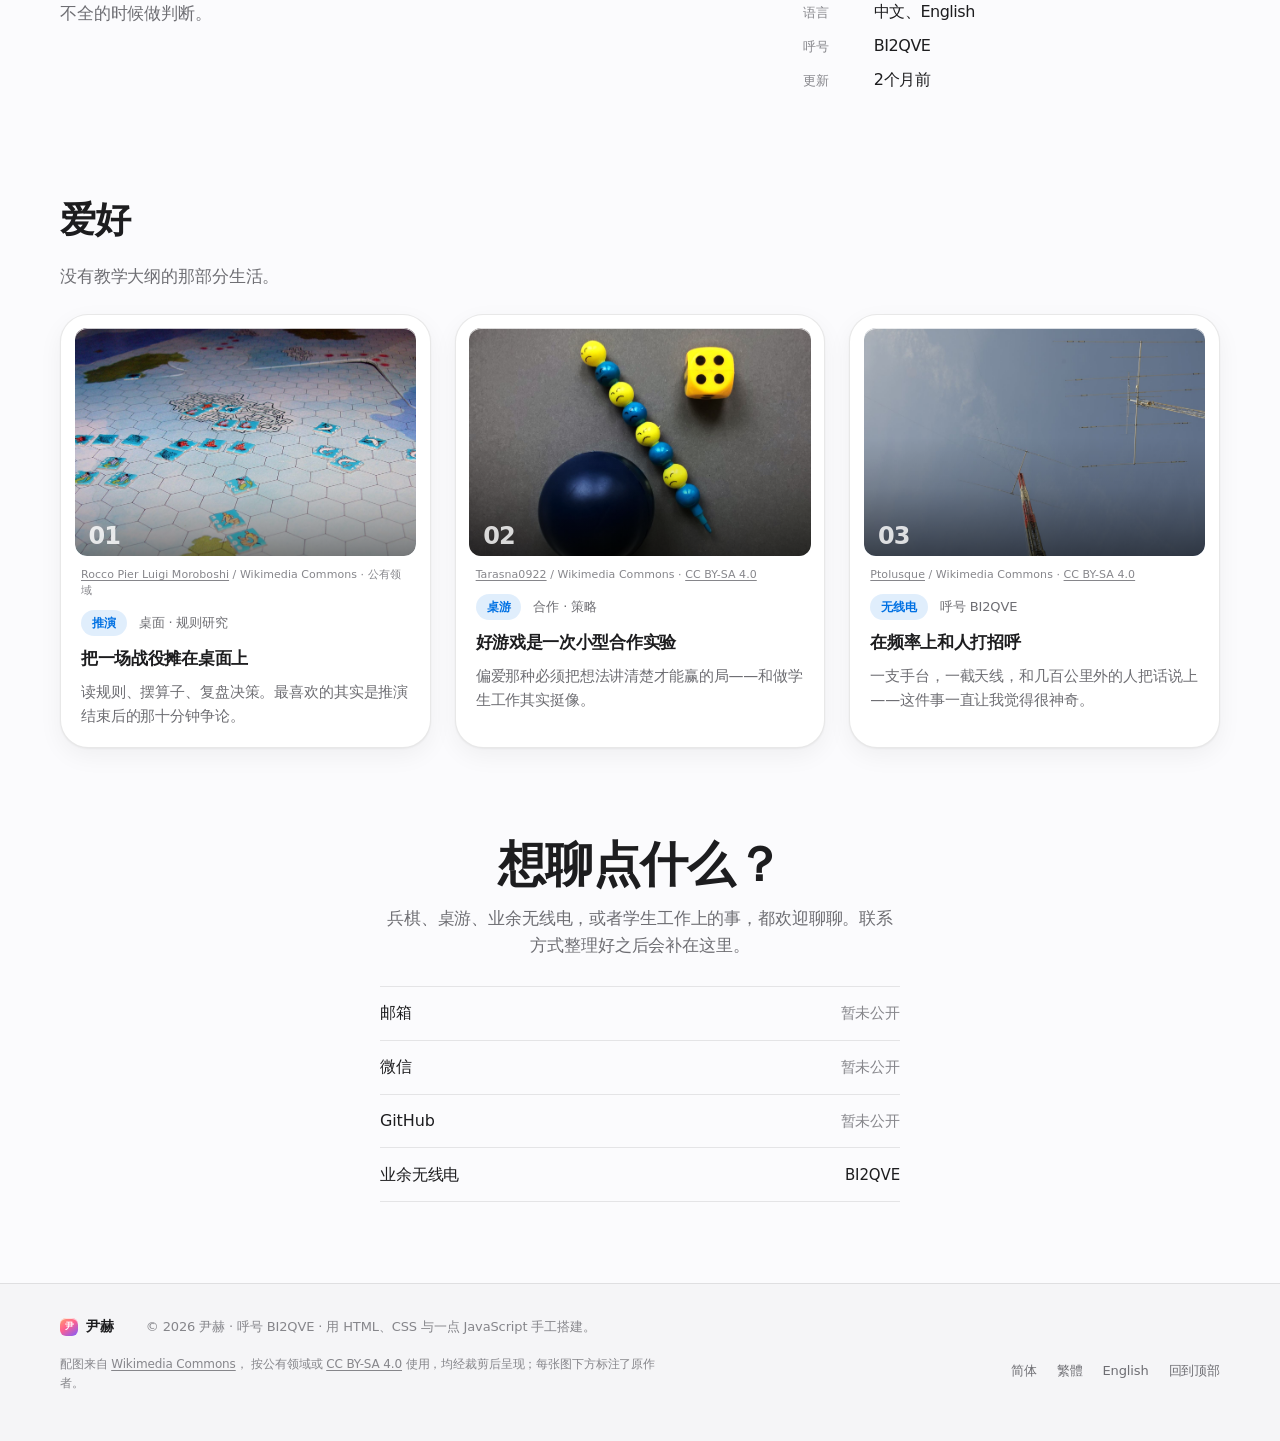
==== commit 0d4388ec: "联系栏目填入呼号：业余无线电一栏显示 BI2QVE 三种语言同步修改；其余三项仍是「暂未公开」，并用独立的样式区分占位值与真实内容。" ====
--- a/index.html
+++ b/index.html
@@ -310,19 +310,19 @@
       <ul class="channels">
         <li class="channel">
           <span class="channel__label">邮箱</span>
-          <span class="channel__value">暂未公开</span>
+          <span class="channel__value channel__value--pending">暂未公开</span>
         </li>
         <li class="channel">
           <span class="channel__label">微信</span>
-          <span class="channel__value">暂未公开</span>
+          <span class="channel__value channel__value--pending">暂未公开</span>
         </li>
         <li class="channel">
           <span class="channel__label">GitHub</span>
-          <span class="channel__value">暂未公开</span>
+          <span class="channel__value channel__value--pending">暂未公开</span>
         </li>
         <li class="channel">
-          <span class="channel__label">业余无线电（呼号 BI2QVE）</span>
-          <span class="channel__value">暂未公开</span>
+          <span class="channel__label">业余无线电</span>
+          <span class="channel__value">BI2QVE</span>
         </li>
       </ul>
     </div>
--- a/assets/styles.css
+++ b/assets/styles.css
@@ -687,9 +687,11 @@
 .channel__label { font-size: 1rem; }
 .channel__value {
   font-size: 0.9375rem;
-  color: var(--text-tertiary);
+  font-weight: 500;
   white-space: nowrap;
 }
+/* A value that isn't ready yet should read as a placeholder, not as content. */
+.channel__value--pending { color: var(--text-tertiary); font-weight: 400; }
 
 /* ── Footer ─────────────────────────────────────────────── */
 .footer {
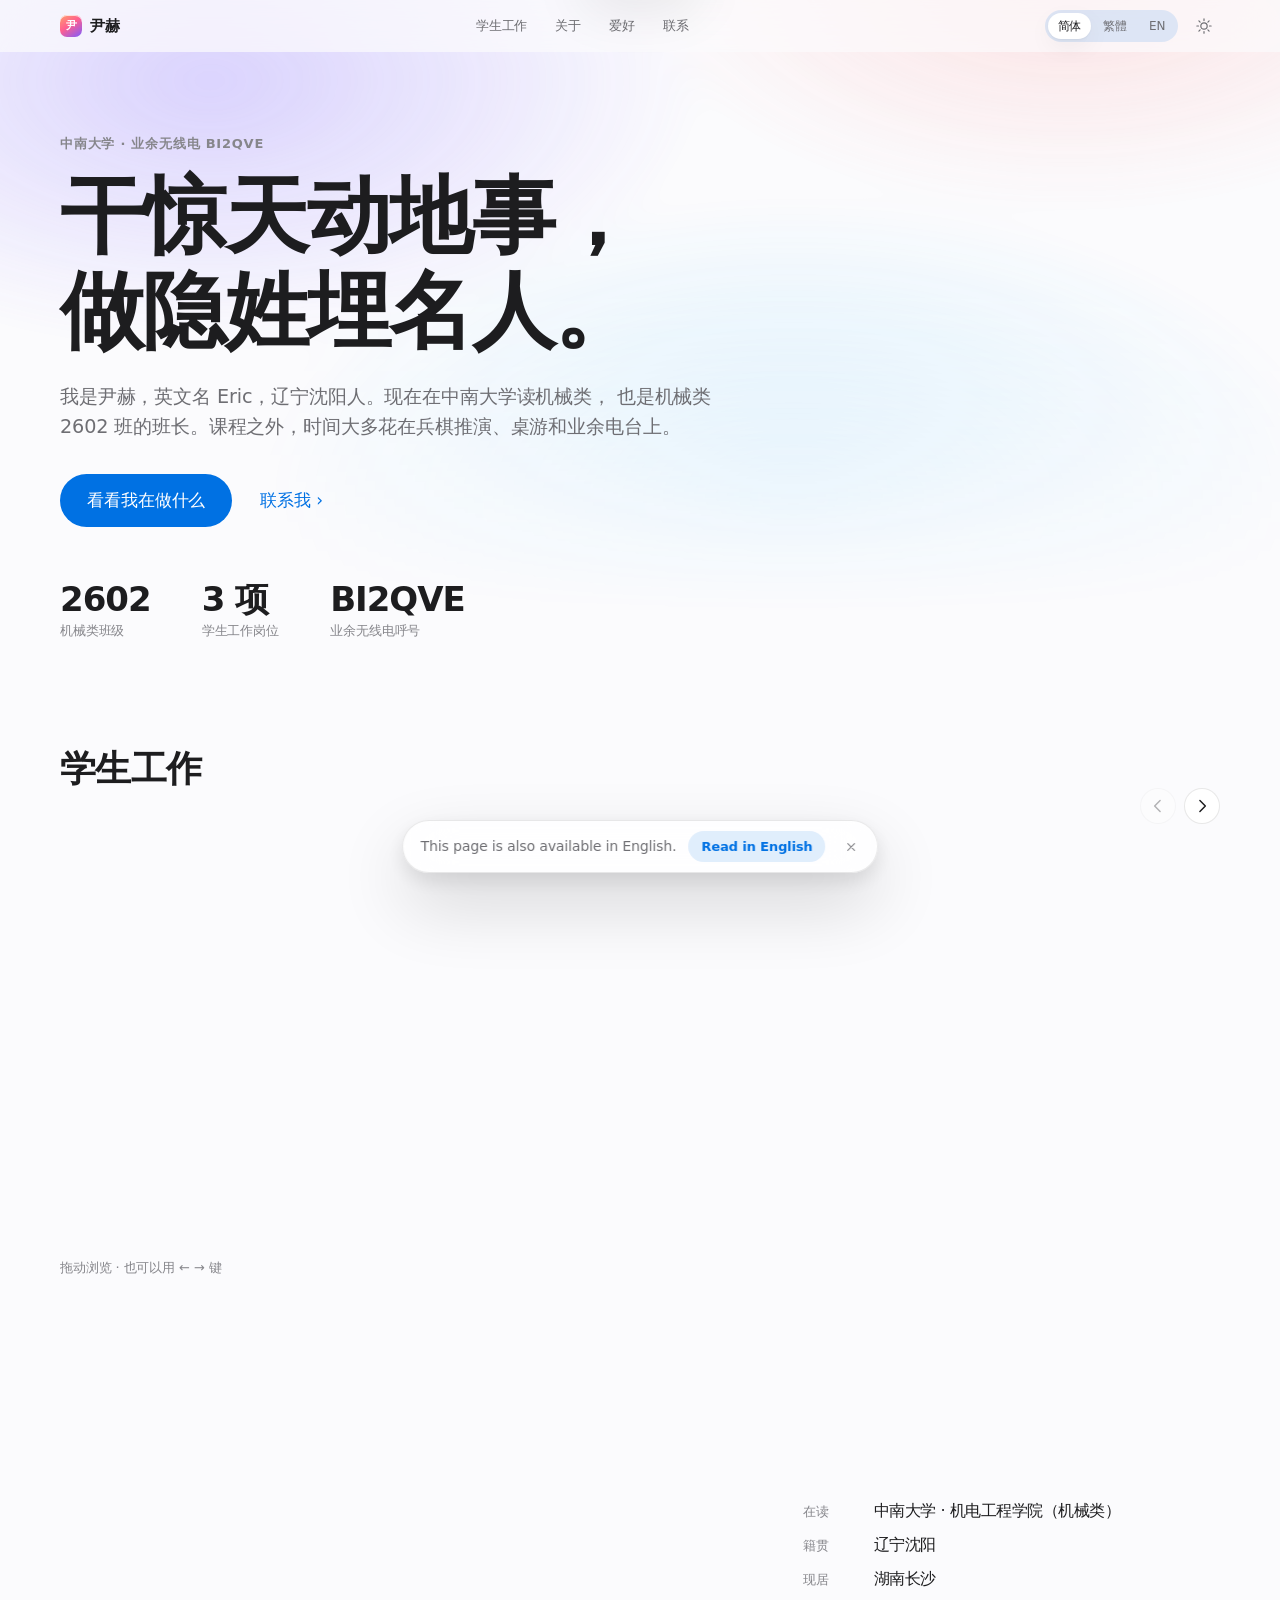
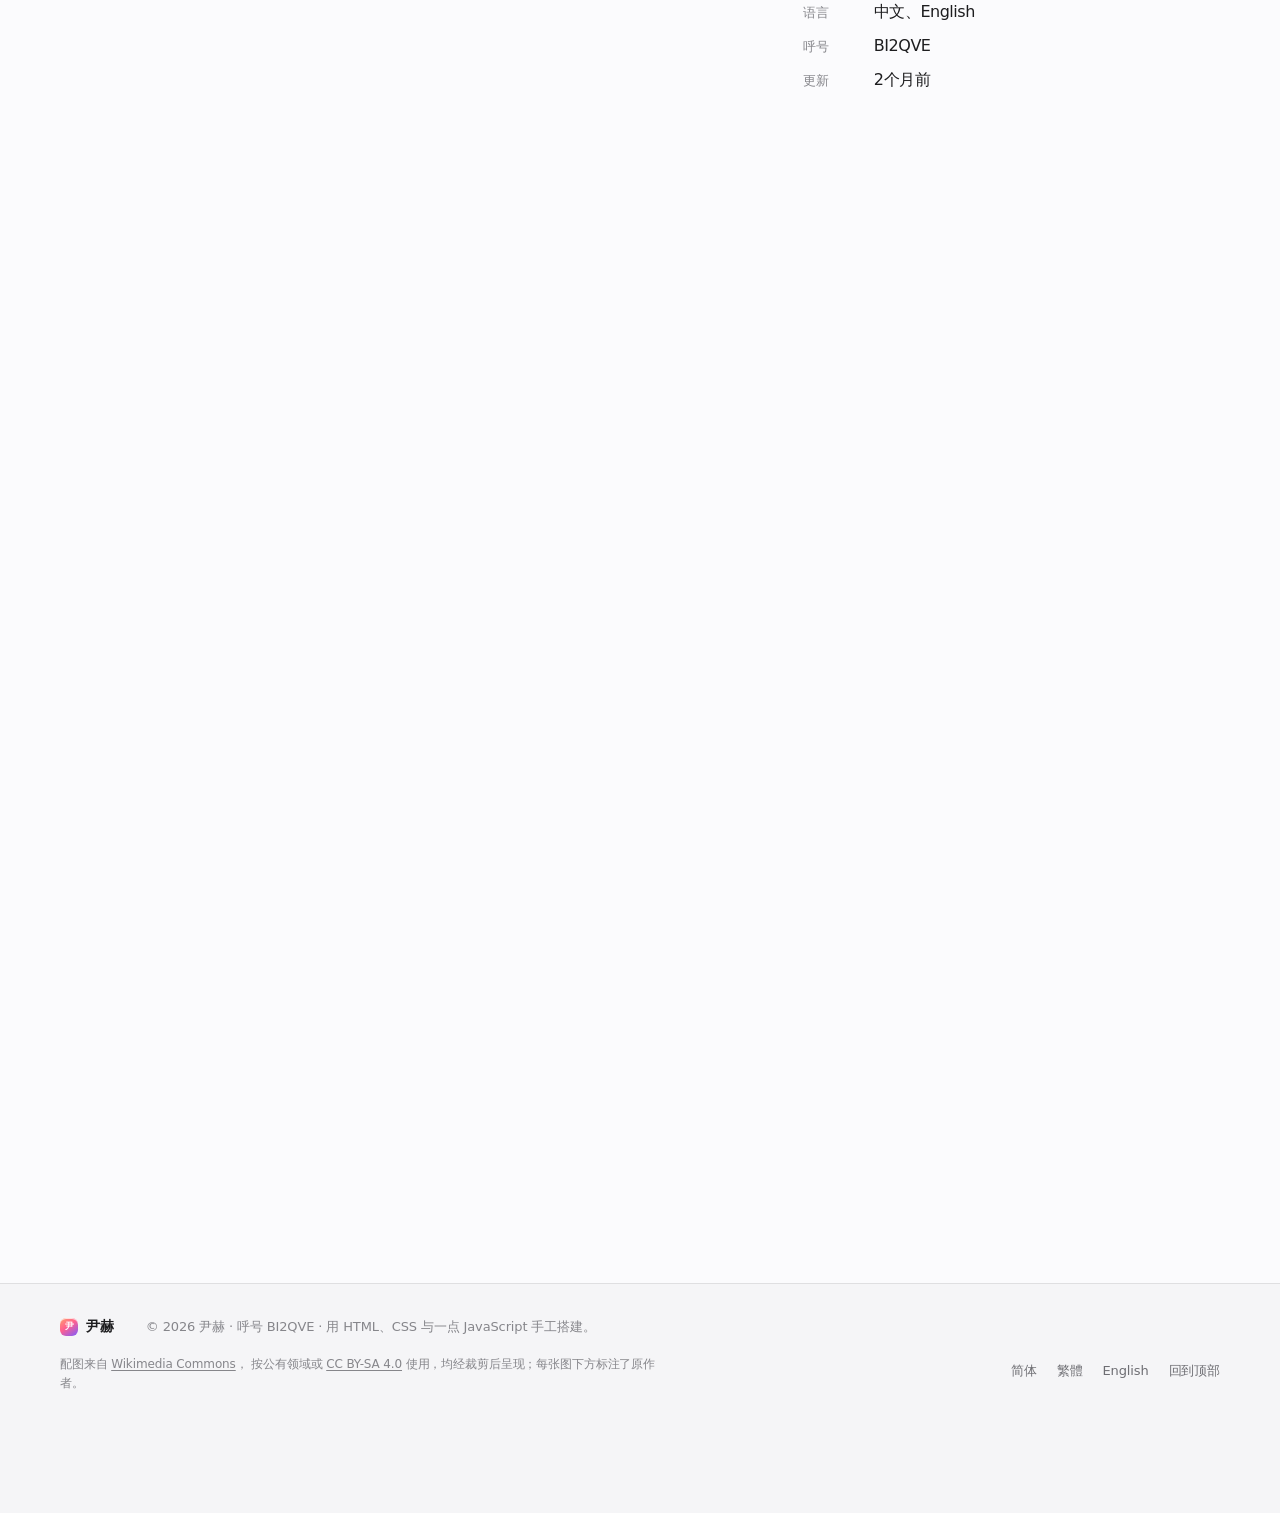
==== commit 28ee77e8: "修正每次打开都停在最底部：丢掉 URL 里残留的 #fragment 真正的原因不是滚动记忆，而是地址栏里的 fragment。点一次导航里的「联系」 （或首屏的「联系我」）就会留下 #contact" ====
--- a/index.html
+++ b/index.html
@@ -41,6 +41,19 @@
       var saved = localStorage.getItem('site-theme');
       if (saved === 'light' || saved === 'dark') document.documentElement.dataset.theme = saved;
     } catch (e) {}
+    // Every arrival starts at the top of the page.
+    //
+    // A fragment in the address bar is browsing residue, not a destination:
+    // clicking 联系 / 联系我 leaves #contact behind, and from then on every
+    // reload, restored tab and autocompleted visit would open at the very
+    // bottom of the page. So there is no scroll memory *and* no fragment —
+    // dropping it here, before the body is parsed, also stops the browser from
+    // jumping down in the first place. app.js then holds the arrival position
+    // for the engines that put it back after load anyway.
+    if ('scrollRestoration' in history) history.scrollRestoration = 'manual';
+    if (location.hash) {
+      try { history.replaceState(history.state, '', location.pathname + location.search); } catch (e) {}
+    }
   })();
 </script>
 </head>
@@ -50,7 +63,7 @@
 
 <div class="progress" aria-hidden="true"><i class="progress__bar" id="progressBar"></i></div>
 
-<header class="nav" id="nav">
+<header class="nav" id="nav" data-reveal>
   <div class="nav__inner">
     <a class="nav__brand" href="/" hreflang="zh-CN">
       <span class="nav__mark" aria-hidden="true">尹</span>
@@ -93,19 +106,19 @@
   <section class="hero">
     <div class="hero__glow" aria-hidden="true"></div>
     <div class="container hero__inner" id="heroInner">
-      <p class="eyebrow">中南大学 · 业余无线电 BI2QVE</p>
-      <h1 class="display">干惊天动地事，<br>做隐姓埋名人。</h1>
-      <p class="hero__sub">
+      <p class="eyebrow" data-reveal>中南大学 · 业余无线电 BI2QVE</p>
+      <h1 class="display" data-reveal>干惊天动地事，<br>做隐姓埋名人。</h1>
+      <p class="hero__sub" data-reveal>
         我是尹赫，英文名 <span lang="en">Eric</span>，辽宁沈阳人。现在在中南大学读机械类，
         也是机械类 2602 班的班长。课程之外，时间大多花在兵棋推演、桌游和业余电台上。
       </p>
-      <div class="hero__actions">
+      <div class="hero__actions" data-reveal>
         <a class="btn btn--lg" href="#roles">看看我在做什么</a>
         <a class="link link--lg" href="#contact">联系我 <span class="chev" aria-hidden="true">›</span></a>
       </div>
 
       <!-- 2602 和 BI2QVE 是编号与呼号，不是数量，所以不做数字本地化 -->
-      <dl class="facts">
+      <dl class="facts" data-reveal>
         <div class="fact">
           <dt class="fact__label">机械类班级</dt>
           <dd class="fact__value">2602</dd>
@@ -143,7 +156,7 @@
          role="group" aria-roledescription="轮播" aria-label="学生工作，可拖动浏览">
       <div class="carousel__viewport">
         <ul class="carousel__track" tabindex="0">
-          <li class="work">
+          <li class="work" data-reveal>
             <a class="work__link" href="#">
               <span class="cover cover--ocean"><span class="cover__num" aria-hidden="true">01</span></span>
               <span class="work__body">
@@ -157,7 +170,7 @@
               </span>
             </a>
           </li>
-          <li class="work">
+          <li class="work" data-reveal>
             <a class="work__link" href="#">
               <span class="cover cover--lilac"><span class="cover__num" aria-hidden="true">02</span></span>
               <span class="work__body">
@@ -171,7 +184,7 @@
               </span>
             </a>
           </li>
-          <li class="work">
+          <li class="work" data-reveal>
             <a class="work__link" href="#">
               <span class="cover cover--mint"><span class="cover__num" aria-hidden="true">03</span></span>
               <span class="work__body">
--- a/assets/styles.css
+++ b/assets/styles.css
@@ -45,6 +45,7 @@
   --nav-h: 52px;
   --ease-out: cubic-bezier(0.22, 0.61, 0.36, 1);
   --ease-in-out: cubic-bezier(0.4, 0, 0.2, 1);
+  --ease-rise: cubic-bezier(0.16, 1, 0.3, 1);   /* settles like a spring, without overshoot */
 }
 
 [data-theme="dark"] {
@@ -358,7 +359,7 @@
   mask-image: linear-gradient(to bottom, #000 0%, #000 55%, transparent 92%);
 }
 
-.hero__inner { position: relative; }
+.hero__inner { position: relative; will-change: transform, opacity; }
 .hero__inner > * { will-change: transform, opacity; }
 
 .hero__sub {
@@ -778,11 +779,17 @@
 .lang-hint__go.is-current-variant { display: inline-flex; }
 .lang-hint__close.is-current-variant { display: grid; }
 
-/* ── Reveal on scroll ───────────────────────────────────── */
-[data-reveal] { opacity: 0; transform: translateY(16px); }
+/* ── Arrival: the page comes up from below, one block at a time ──
+   Everything starts 22px low and slightly transparent, then rises into place.
+   The stagger lives in `--i`, set by app.js: blocks already on screen when the
+   page loads cascade top-to-bottom, and anything appearing later (on scroll)
+   arrives on its own. */
+[data-reveal] { opacity: 0; transform: translate3d(0, 22px, 0); }
 [data-reveal].is-visible {
   opacity: 1; transform: none;
-  transition: opacity 620ms var(--ease-out), transform 720ms var(--ease-out);
+  transition:
+    opacity 640ms var(--ease-out) calc(var(--i, 0) * 70ms),
+    transform 880ms var(--ease-rise) calc(var(--i, 0) * 70ms);
 }
 
 /* ── Responsive ─────────────────────────────────────────── */
